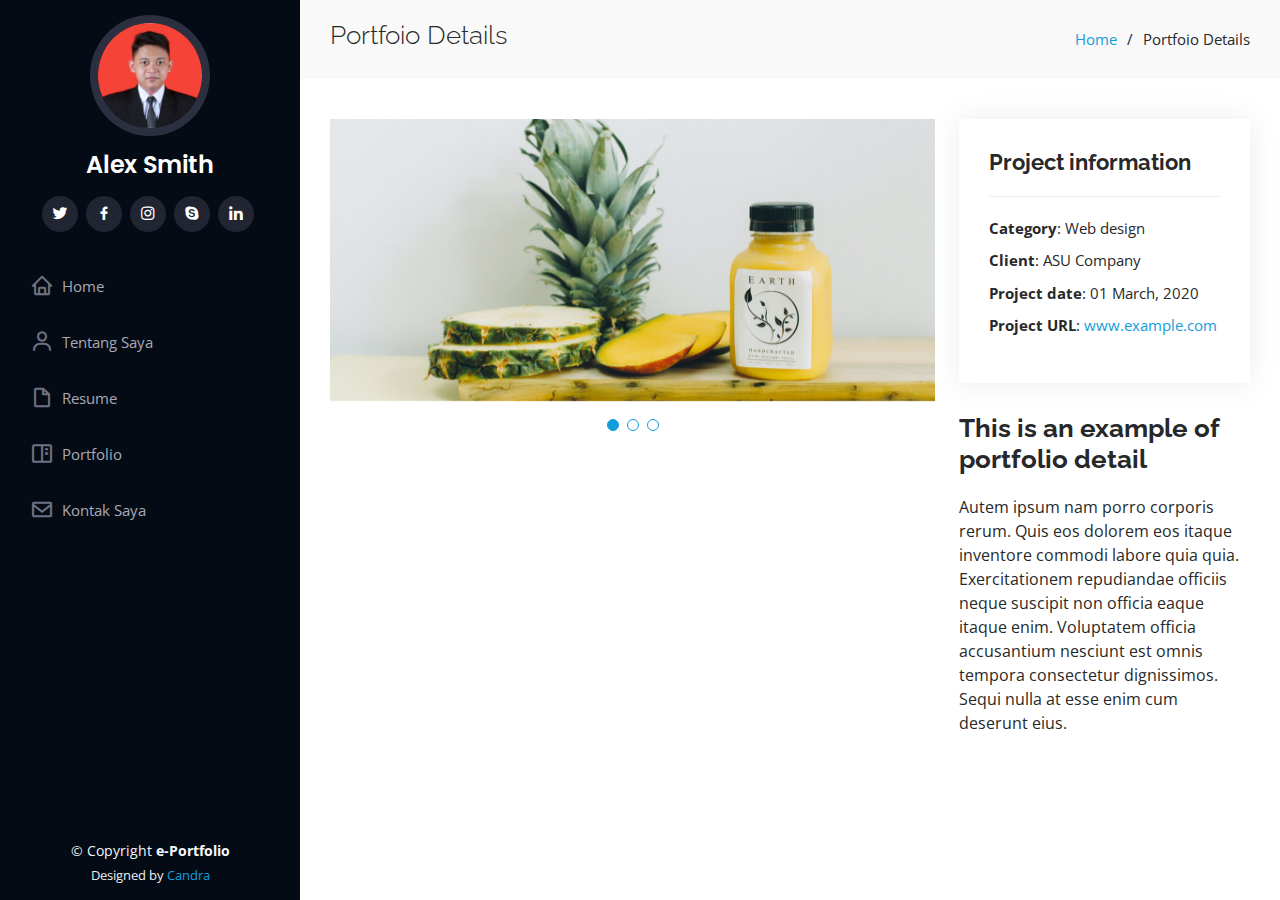
==== portfolio-details.html @ d85cabd7 "commit master" ====
<!DOCTYPE html>
<html lang="en">

<head>
  <meta charset="utf-8">
  <meta content="width=device-width, initial-scale=1.0" name="viewport">

  <title>Portfolio Details - iPortfolio Bootstrap Template</title>
  <meta content="" name="description">
  <meta content="" name="keywords">

  <!-- Favicons -->
  <link href="assets/img/favicon2.png" rel="icon">
  <link href="assets/img/favicon2.png" rel="apple-touch-icon">

  <!-- Google Fonts -->
  <link href="https://fonts.googleapis.com/css?family=Open+Sans:300,300i,400,400i,600,600i,700,700i|Raleway:300,300i,400,400i,500,500i,600,600i,700,700i|Poppins:300,300i,400,400i,500,500i,600,600i,700,700i" rel="stylesheet">

  <!-- Vendor CSS Files -->
  <link href="assets/vendor/aos/aos.css" rel="stylesheet">
  <link href="assets/vendor/bootstrap/css/bootstrap.min.css" rel="stylesheet">
  <link href="assets/vendor/bootstrap-icons/bootstrap-icons.css" rel="stylesheet">
  <link href="assets/vendor/boxicons/css/boxicons.min.css" rel="stylesheet">
  <link href="assets/vendor/glightbox/css/glightbox.min.css" rel="stylesheet">
  <link href="assets/vendor/swiper/swiper-bundle.min.css" rel="stylesheet">

  <!-- Template Main CSS File -->
  <link href="assets/css/style.css" rel="stylesheet">

  <!-- =======================================================
  * Template Name: iPortfolio
  * Template URL: https://bootstrapmade.com/iportfolio-bootstrap-portfolio-websites-template/
  * Updated: Mar 17 2024 with Bootstrap v5.3.3
  * Author: BootstrapMade.com
  * License: https://bootstrapmade.com/license/
  ======================================================== -->
</head>

<body>

  <!-- ======= Mobile nav toggle button ======= -->
  <i class="bi bi-list mobile-nav-toggle d-xl-none"></i>

  <!-- ======= Header ======= -->
  <header id="header">
    <div class="d-flex flex-column">

      <div class="profile">
        <img src="assets/img/web-pp.jpg" alt="" class="img-fluid rounded-circle">
        <h1 class="text-light"><a href="index.html">Alex Smith</a></h1>
        <div class="social-links mt-3 text-center">
          <a href="#" class="twitter"><i class="bx bxl-twitter"></i></a>
          <a href="#" class="facebook"><i class="bx bxl-facebook"></i></a>
          <a href="#" class="instagram"><i class="bx bxl-instagram"></i></a>
          <a href="#" class="google-plus"><i class="bx bxl-skype"></i></a>
          <a href="#" class="linkedin"><i class="bx bxl-linkedin"></i></a>
        </div>
      </div>

      <nav id="navbar" class="nav-menu navbar">
        <ul>
          <li><a href="index.html#hero" class="nav-link scrollto"><i class="bx bx-home"></i> <span>Home</span></a></li>
          <li><a href="index.html#about" class="nav-link scrollto"><i class="bx bx-user"></i> <span>Tentang Saya</span></a></li>
          <li><a href="index.html#resume" class="nav-link scrollto"><i class="bx bx-file-blank"></i> <span>Resume</span></a></li>
          <li><a href="index.html#portfolio" class="nav-link scrollto"><i class="bx bx-book-content"></i> <span>Portfolio</span></a></li>
          <li><a href="index.html#contact" class="nav-link scrollto"><i class="bx bx-envelope"></i> <span>Kontak Saya</span></a></li>
        </ul>
      </nav><!-- .nav-menu -->
    </div>
  </header><!-- End Header -->

  <main id="main">

    <!-- ======= Breadcrumbs ======= -->
    <section id="breadcrumbs" class="breadcrumbs">
      <div class="container">

        <div class="d-flex justify-content-between align-items-center">
          <h2>Portfoio Details</h2>
          <ol>
            <li><a href="index.html">Home</a></li>
            <li>Portfoio Details</li>
          </ol>
        </div>

      </div>
    </section><!-- End Breadcrumbs -->

    <!-- ======= Portfolio Details Section ======= -->
    <section id="portfolio-details" class="portfolio-details">
      <div class="container">

        <div class="row gy-4">

          <div class="col-lg-8">
            <div class="portfolio-details-slider swiper">
              <div class="swiper-wrapper align-items-center">

                <div class="swiper-slide">
                  <img src="assets/img/portfolio/portfolio-details-1.jpg" alt="">
                </div>

                <div class="swiper-slide">
                  <img src="assets/img/portfolio/portfolio-details-2.jpg" alt="">
                </div>

                <div class="swiper-slide">
                  <img src="assets/img/portfolio/portfolio-details-3.jpg" alt="">
                </div>

              </div>
              <div class="swiper-pagination"></div>
            </div>
          </div>

          <div class="col-lg-4">
            <div class="portfolio-info">
              <h3>Project information</h3>
              <ul>
                <li><strong>Category</strong>: Web design</li>
                <li><strong>Client</strong>: ASU Company</li>
                <li><strong>Project date</strong>: 01 March, 2020</li>
                <li><strong>Project URL</strong>: <a href="#">www.example.com</a></li>
              </ul>
            </div>
            <div class="portfolio-description">
              <h2>This is an example of portfolio detail</h2>
              <p>
                Autem ipsum nam porro corporis rerum. Quis eos dolorem eos itaque inventore commodi labore quia quia. Exercitationem repudiandae officiis neque suscipit non officia eaque itaque enim. Voluptatem officia accusantium nesciunt est omnis tempora consectetur dignissimos. Sequi nulla at esse enim cum deserunt eius.
              </p>
            </div>
          </div>

        </div>

      </div>
    </section><!-- End Portfolio Details Section -->

  </main><!-- End #main -->

  <!-- ======= Footer ======= -->
  <footer id="footer">
    <div class="container">
      <div class="copyright">
        &copy; Copyright <strong><span>e-Portfolio</span></strong>
      </div>
      <div class="credits">
        <!-- All the links in the footer should remain intact. -->
        <!-- You can delete the links only if you purchased the pro version. -->
        <!-- Licensing information: https://bootstrapmade.com/license/ -->
        <!-- Purchase the pro version with working PHP/AJAX contact form: https://bootstrapmade.com/iportfolio-bootstrap-portfolio-websites-template/ -->
        Designed by <a href="https://instagram.com/cannn_dr">Candra</a>
      </div>
    </div>
  </footer><!-- End  Footer -->

  <a href="#" class="back-to-top d-flex align-items-center justify-content-center"><i class="bi bi-arrow-up-short"></i></a>

  <!-- Vendor JS Files -->
  <script src="assets/vendor/purecounter/purecounter_vanilla.js"></script>
  <script src="assets/vendor/aos/aos.js"></script>
  <script src="assets/vendor/bootstrap/js/bootstrap.bundle.min.js"></script>
  <script src="assets/vendor/glightbox/js/glightbox.min.js"></script>
  <script src="assets/vendor/isotope-layout/isotope.pkgd.min.js"></script>
  <script src="assets/vendor/swiper/swiper-bundle.min.js"></script>
  <script src="assets/vendor/typed.js/typed.umd.js"></script>
  <script src="assets/vendor/waypoints/noframework.waypoints.js"></script>
  <script src="assets/vendor/php-email-form/validate.js"></script>

  <!-- Template Main JS File -->
  <script src="assets/js/main.js"></script>

</body>

</html>
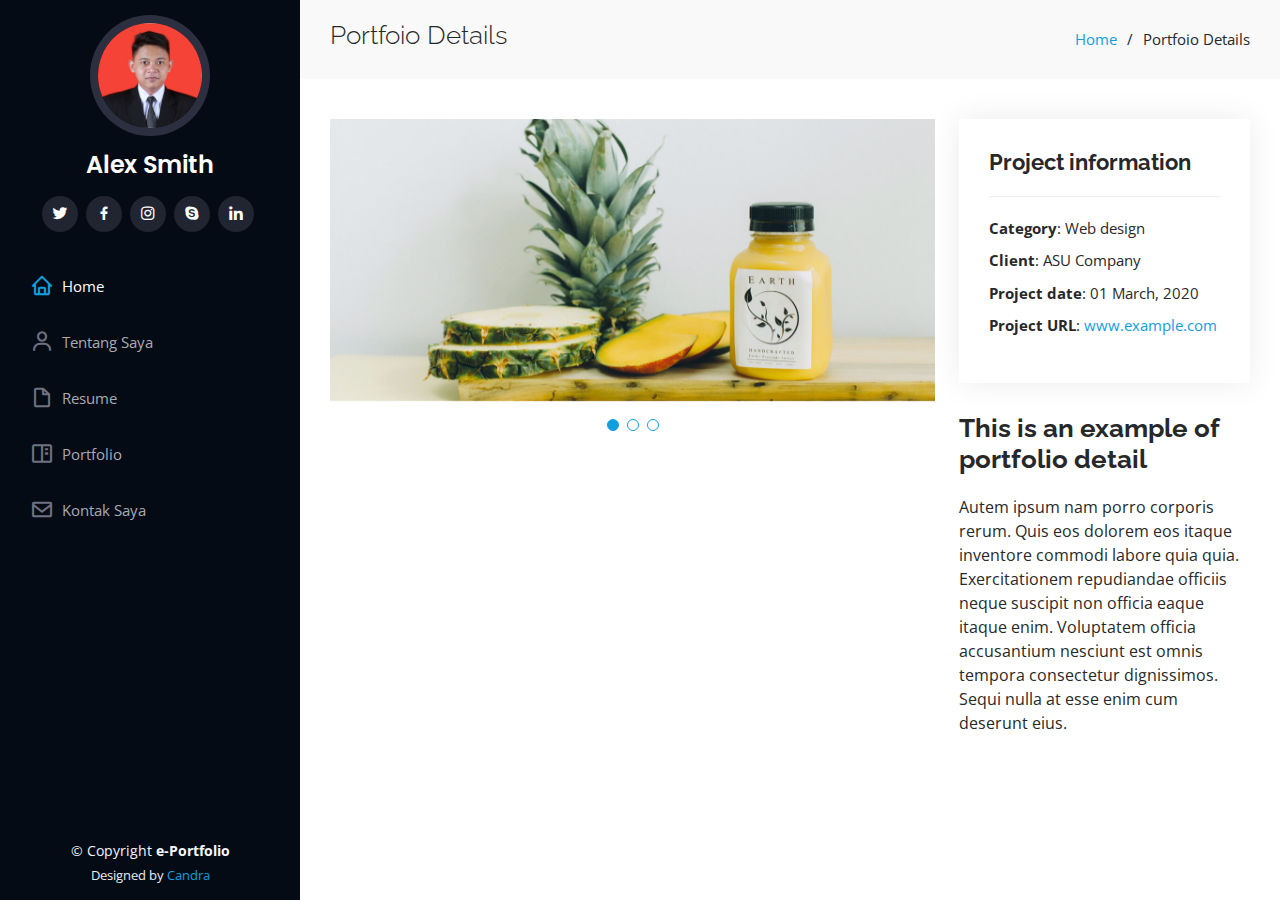
==== commit 15b93156: "master" ====
--- a/portfolio-details.html
+++ b/portfolio-details.html
@@ -59,11 +59,11 @@
 
       <nav id="navbar" class="nav-menu navbar">
         <ul>
-          <li><a href="index.html#hero" class="nav-link scrollto"><i class="bx bx-home"></i> <span>Home</span></a></li>
-          <li><a href="index.html#about" class="nav-link scrollto"><i class="bx bx-user"></i> <span>Tentang Saya</span></a></li>
-          <li><a href="index.html#resume" class="nav-link scrollto"><i class="bx bx-file-blank"></i> <span>Resume</span></a></li>
-          <li><a href="index.html#portfolio" class="nav-link scrollto"><i class="bx bx-book-content"></i> <span>Portfolio</span></a></li>
-          <li><a href="index.html#contact" class="nav-link scrollto"><i class="bx bx-envelope"></i> <span>Kontak Saya</span></a></li>
+          <li><a href="#hero" class="nav-link scrollto active"><i class="bx bx-home"></i> <span>Home</span></a></li>
+          <li><a href="#about" class="nav-link scrollto"><i class="bx bx-user"></i> <span>Tentang Saya</span></a></li>
+          <li><a href="#resume" class="nav-link scrollto"><i class="bx bx-file-blank"></i> <span>Resume</span></a></li>
+          <li><a href="#portfolio" class="nav-link scrollto"><i class="bx bx-book-content"></i> <span>Portfolio</span></a></li>
+          <li><a href="#contact" class="nav-link scrollto"><i class="bx bx-envelope"></i> <span>Kontak Saya</span></a></li>
         </ul>
       </nav><!-- .nav-menu -->
     </div>
